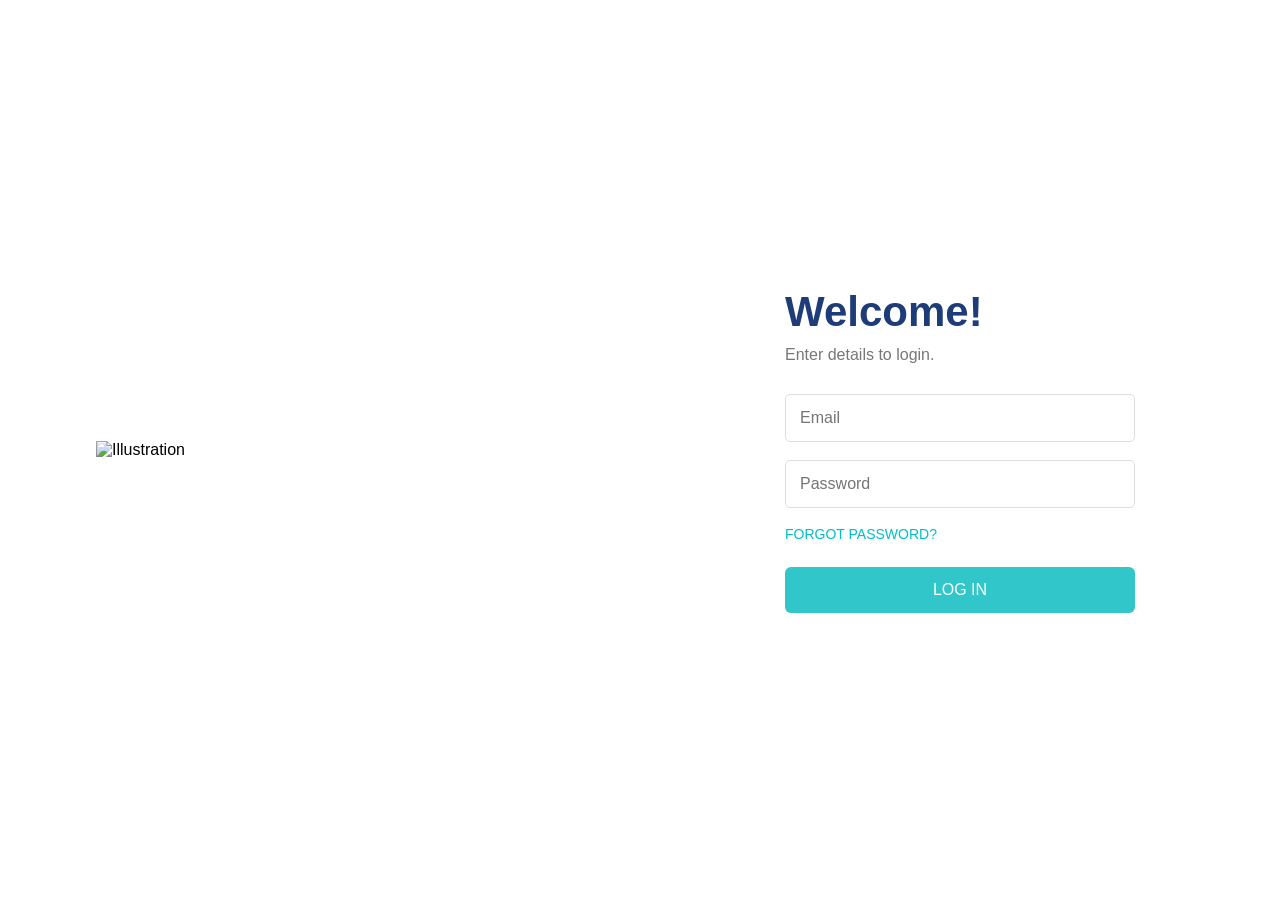
==== index.html @ c930edf2 "first commit" ====
<!DOCTYPE html>
<html lang="en">
<head>
  <meta charset="UTF-8" />
  <meta name="viewport" content="width=device-width, initial-scale=1.0"/>
  <title>Login Page</title>
  <link rel="stylesheet" href="./Lendsqr/Lendsqr.css">
</head>

<body>

  <!-- LEFT SIDE -->
  <div class="left">
    <img src="lendsqr/images/pablo-sign-in 1.png" alt="Illustration">
  </div>

   <div><img src="lendsqr/images/Group.png" class="pablo" alt="">
  </div>

  <!-- RIGHT SIDE -->
  <div class="right">
    <div class="login-box">
      <h1>Welcome!</h1>
      <p>Enter details to login.</p>

      <input type="email" class="input-box" placeholder="Email">

      <input type="password" class="input-box" placeholder="Password">

      <a href="#" class="forgot">FORGOT PASSWORD?</a>
      <a href="./lendsqr/secondpage.html">
      <button class="btn">LOG IN</button>
      </a>
    </div>
  </div>

</body>
</html>
---- Lendsqr/Lendsqr.css ----
*{
  margin:0;
  padding:0;
  box-sizing:border-box;
  font-family: Arial, sans-serif;
}

body{
  height:100vh;
  display:flex;
}

/* LEFT SIDE */
.left{
  width:50%;
  display:flex;
  justify-content:center;
  align-items:center;
  padding:40px;
}

.pablo{
  position: relative;
  left: -260%;
  top: 40px;
}

.left img{
  width:80%;
  max-width:500px;
}

/* RIGHT SIDE */
.right{
  width:50%;
  display:flex;
  justify-content:center;
  align-items:center;
  background:rgba(255, 255, 255, 0.945);
}

.login-box{
  width:350px;
}

.login-box h1{
  color:#1d3c78;
  margin-bottom:10px;
  font-size:42px;
}

.login-box p{
  color:#777;
  margin-bottom:30px;
}

.input-box{
  width:100%;
  padding:14px;
  margin-bottom:18px;
  border:1px solid #ddd;
  border-radius:5px;
  font-size:16px;
}

.forgot{
  display:block;
  margin-bottom:25px;
  color:#00bfc6;
  text-decoration:none;
  font-size:14px;
}

.btn{
  width:100%;
  padding:14px;
  border:none;
  background:#31c6c9;
  color:white;
  font-size:16px;
  border-radius:6px;
  cursor:pointer;
}

.btn:hover{
  background:#27b2b5;
}

/* MOBILE */
@media(max-width:768px){

  body{
    flex-direction:column;
  }

  .left,
  .right{
    width:100%;
    height:50vh;
  }

}
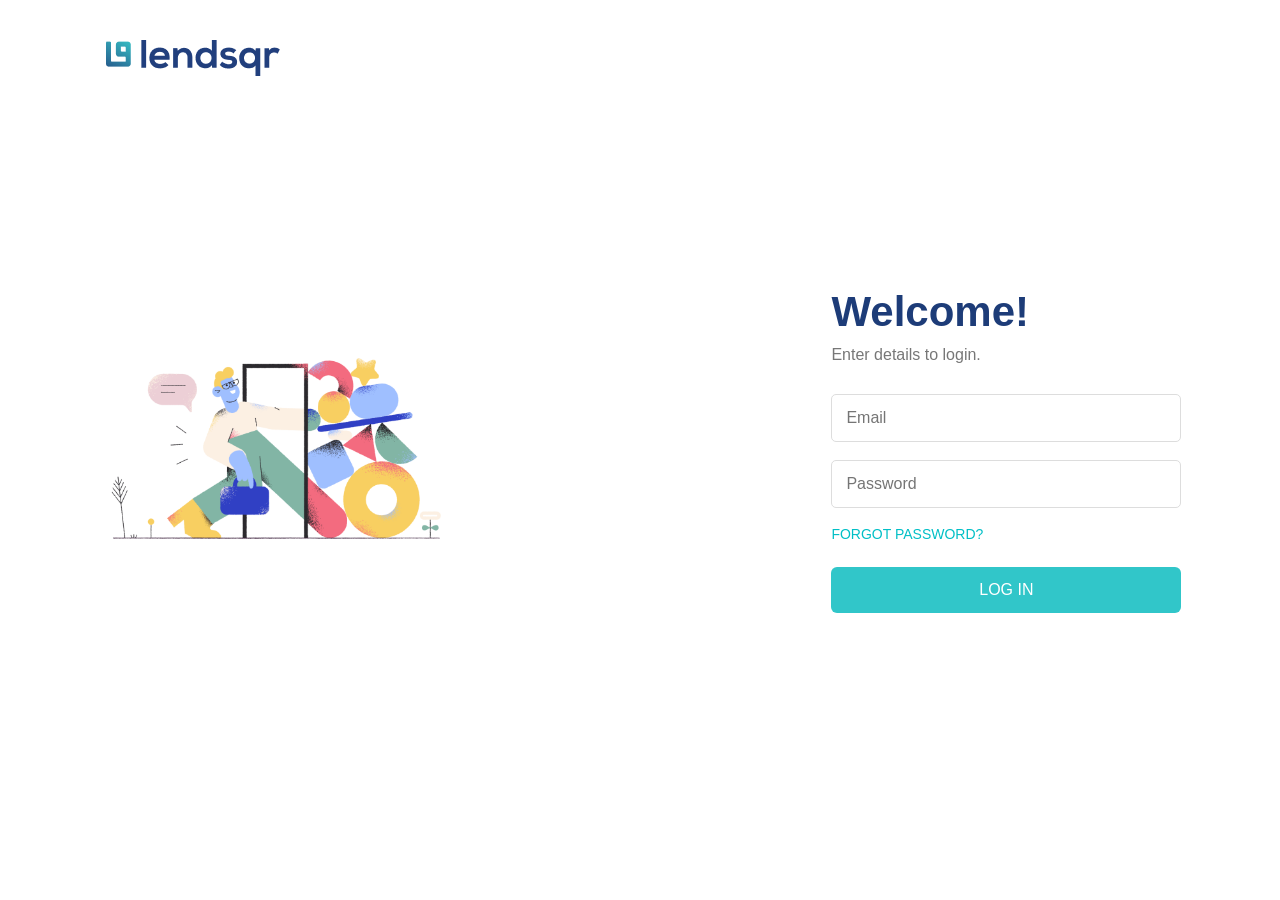
==== commit bfc971bf: "add images" ====
--- a/index.html
+++ b/index.html
@@ -11,10 +11,10 @@
 
   <!-- LEFT SIDE -->
   <div class="left">
-    <img src="lendsqr/images/pablo-sign-in 1.png" alt="Illustration">
+    <img src="./Lendsqr/images/gr.png" alt="Illustration">
   </div>
 
-   <div><img src="lendsqr/images/Group.png" class="pablo" alt="">
+   <div><img src="./Lendsqr/images/g.png" class="pablo" alt="">
   </div>
 
   <!-- RIGHT SIDE -->
@@ -28,7 +28,7 @@
       <input type="password" class="input-box" placeholder="Password">
 
       <a href="#" class="forgot">FORGOT PASSWORD?</a>
-      <a href="./lendsqr/secondpage.html">
+      <a href="./Lendsqr/secondpage.html">
       <button class="btn">LOG IN</button>
       </a>
     </div>
